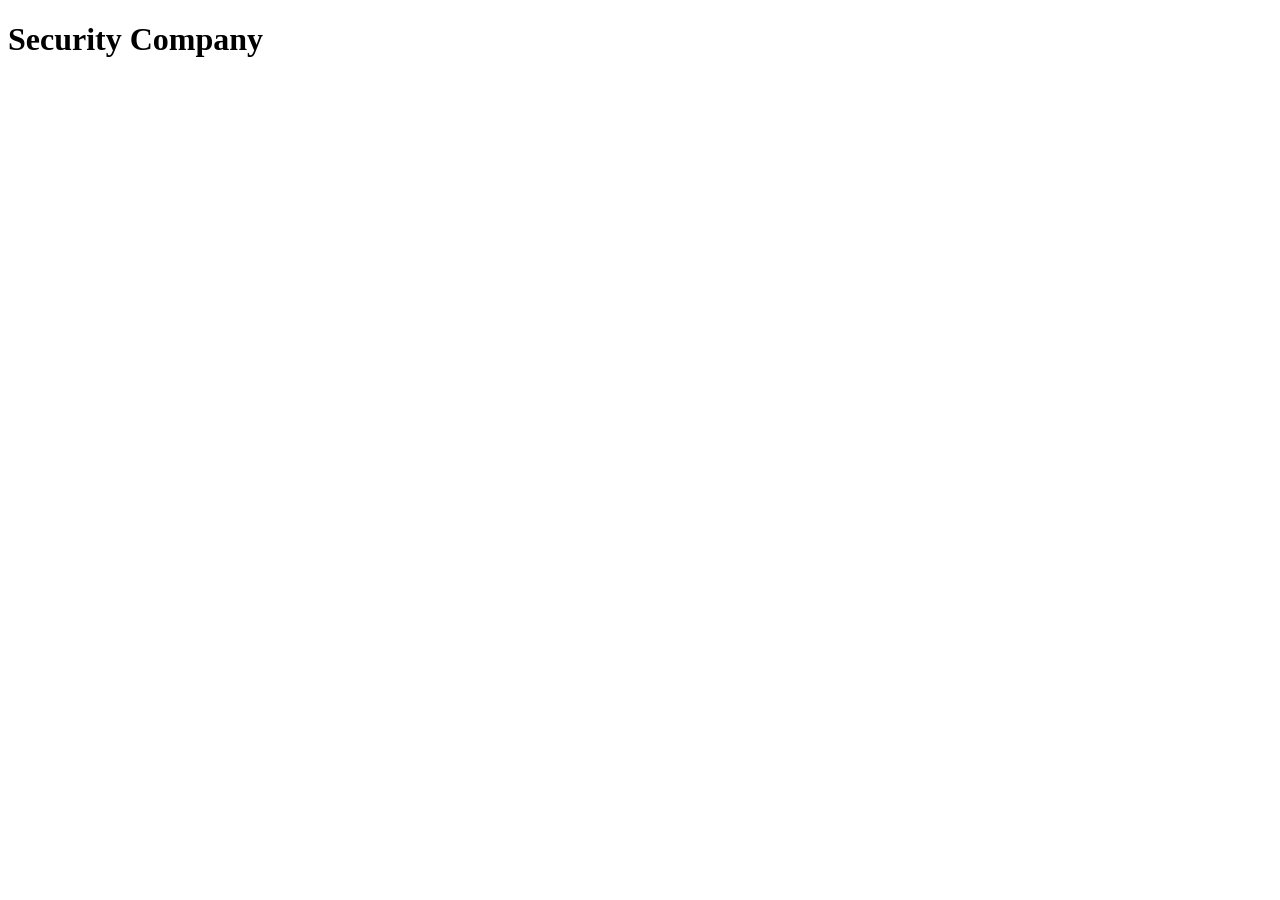
==== index.html @ 796fe357 "Add initial index.html page" ====
<!DOCTYPE html>
<html lang="en">
<head>
  <meta charset="UTF-8">
  <meta name="viewport" content="width=device-width, initial-scale=1.0">
  <title>Security Company</title>
</head>
<body>
  <h1>Security Company</h1>
</body>
</html>
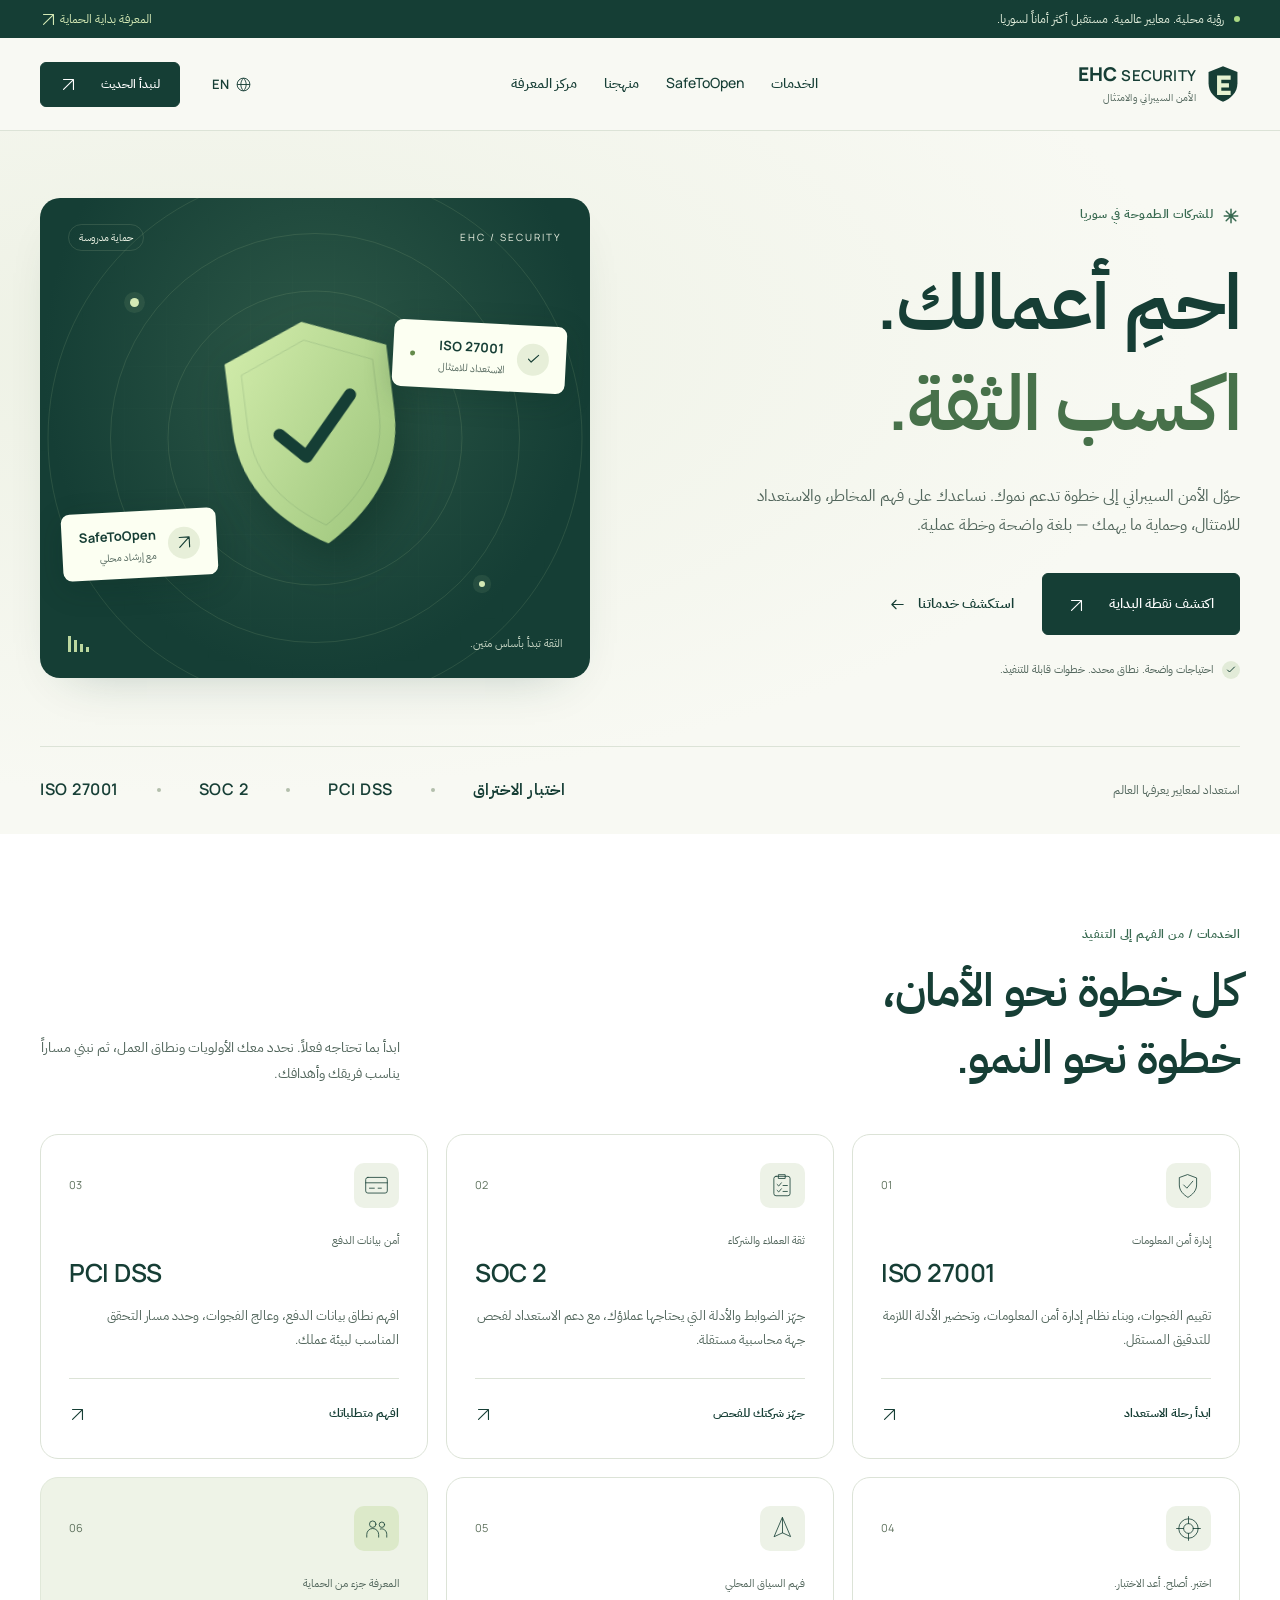
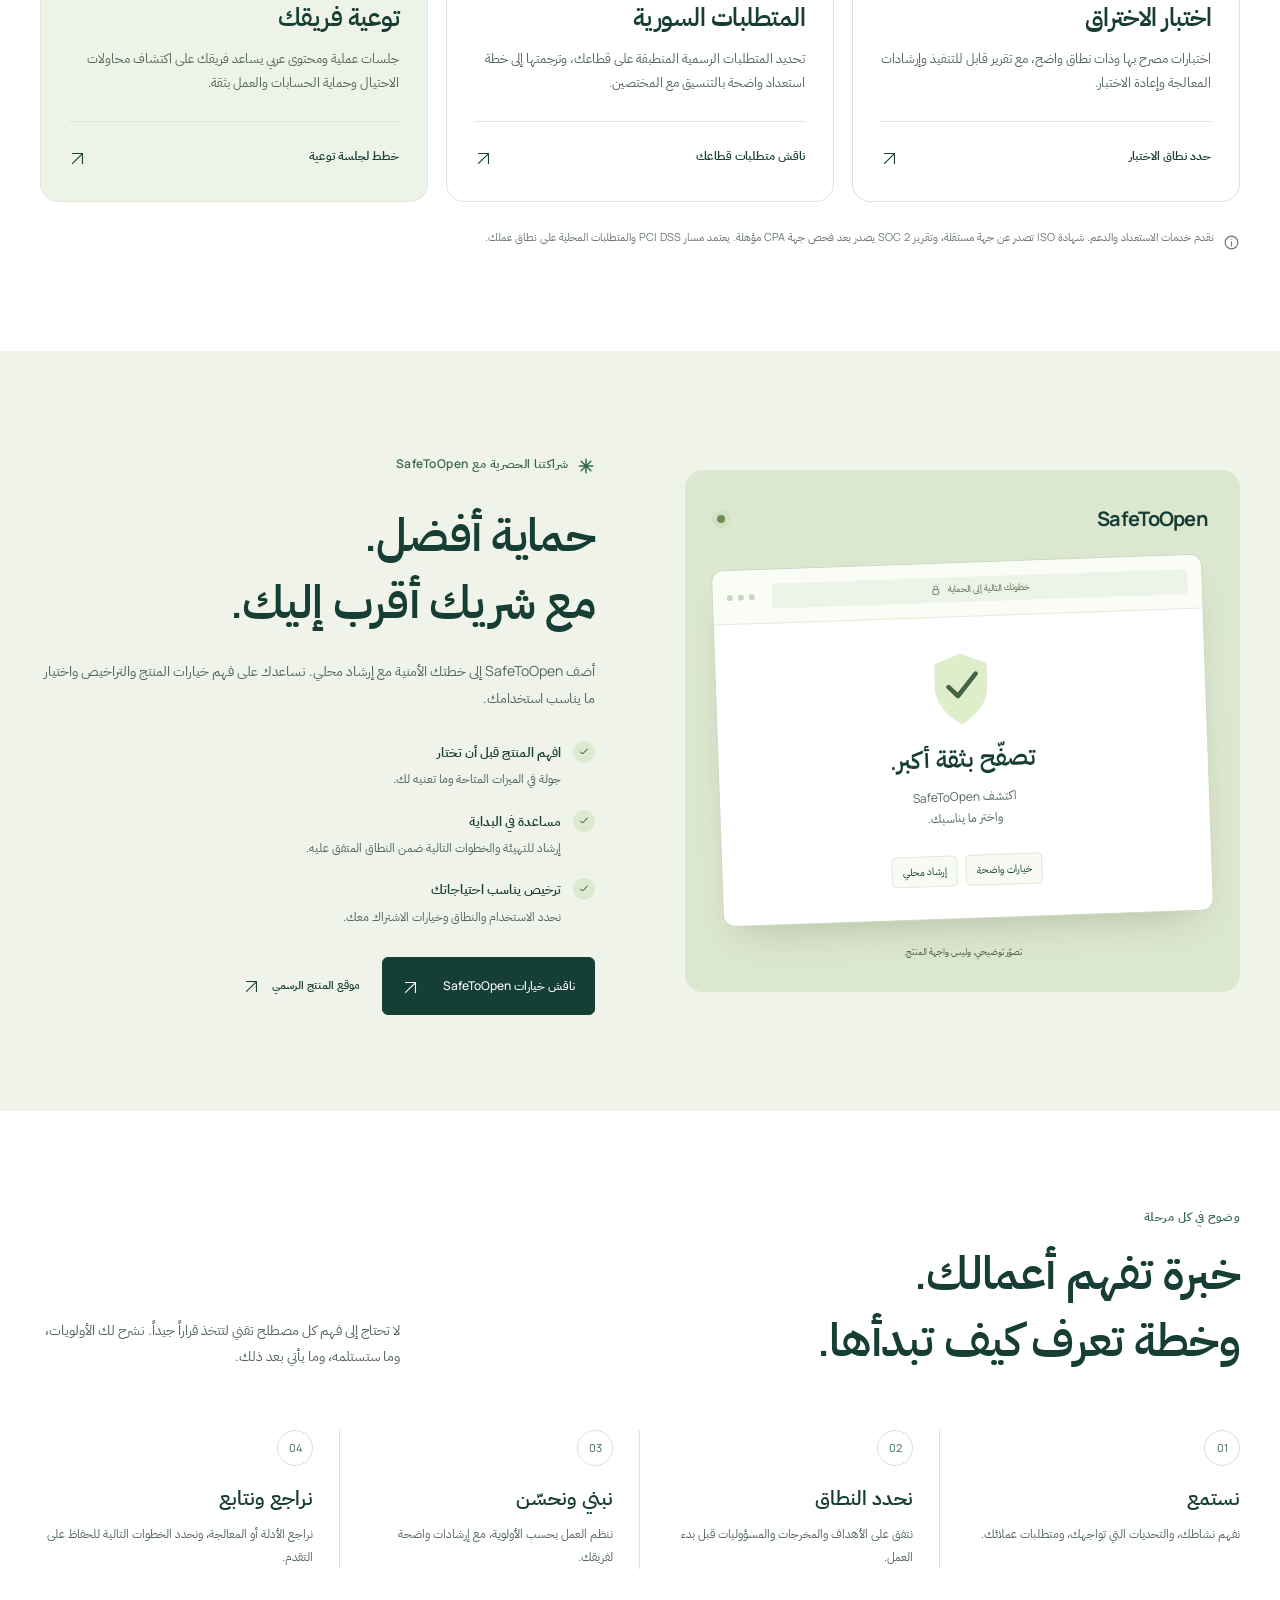
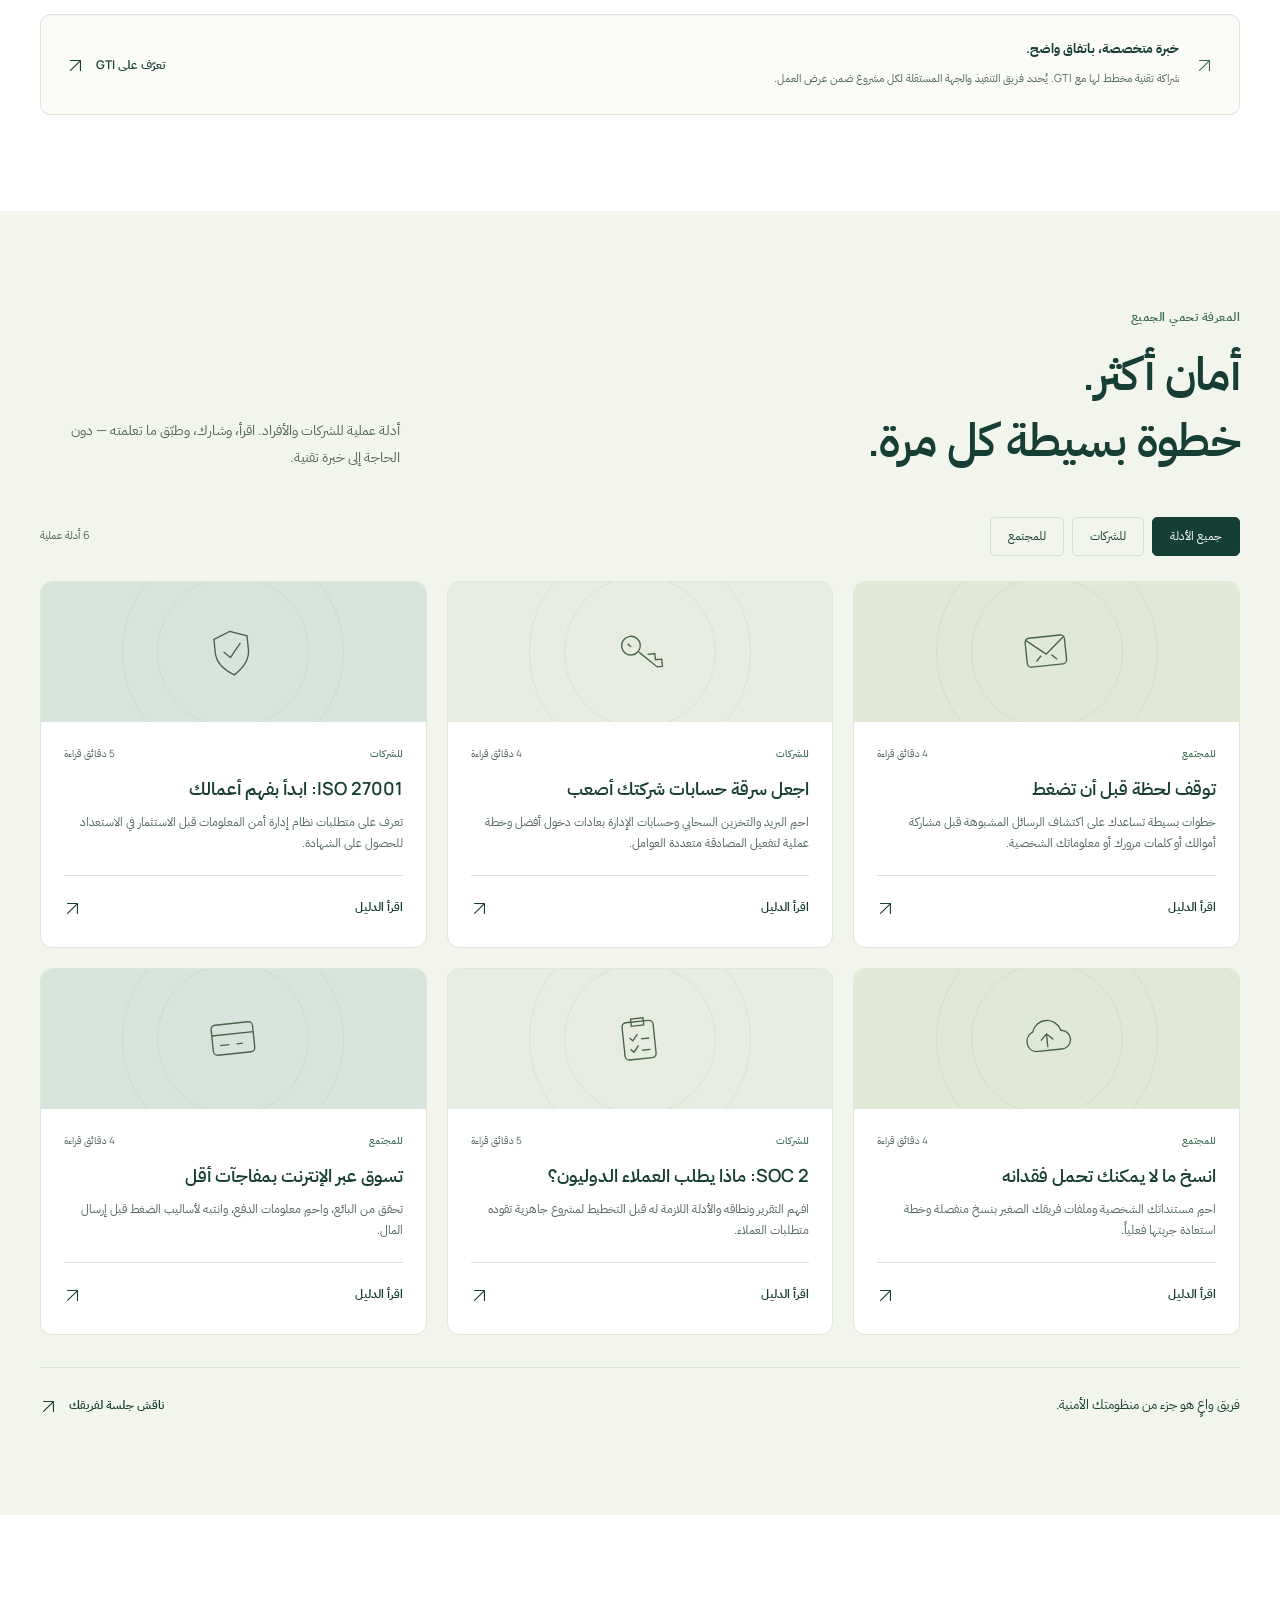
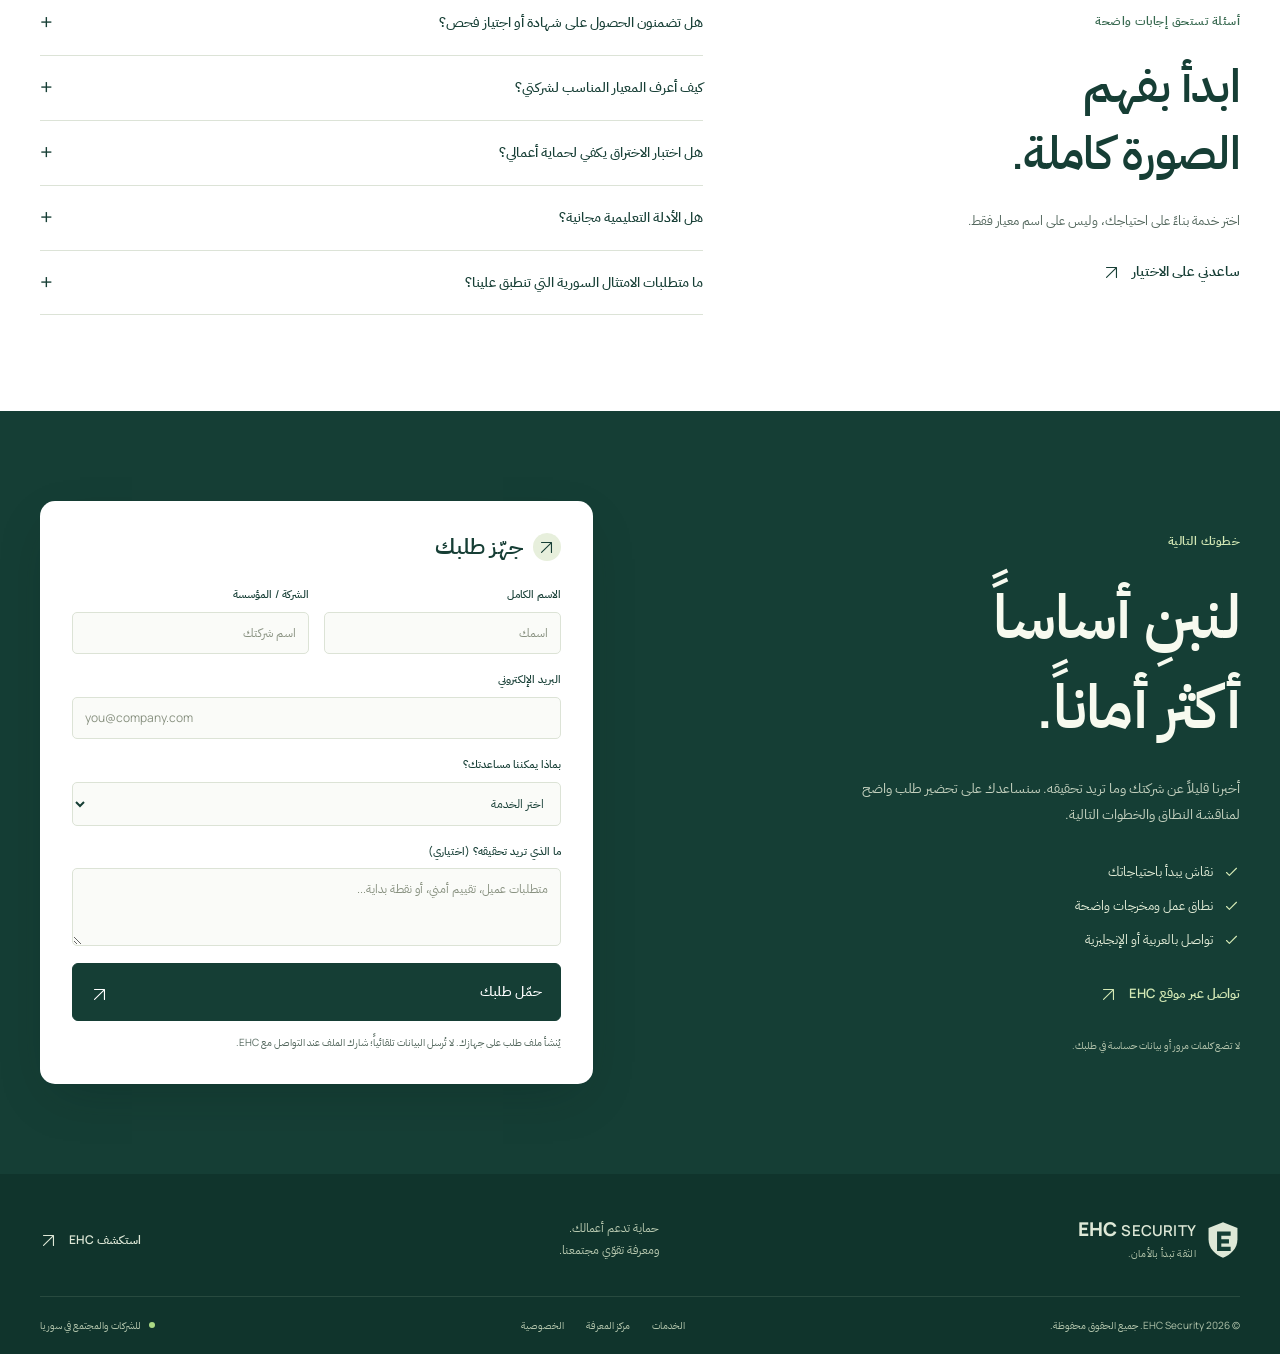
==== commit b069c94e: "Build bilingual EHC Security website and learning hub" ====
--- a/index.html
+++ b/index.html
@@ -1,11 +1,71 @@
 <!DOCTYPE html>
-<html lang="en">
+<html lang="ar" dir="rtl">
 <head>
   <meta charset="UTF-8">
-  <meta name="viewport" content="width=device-width, initial-scale=1.0">
-  <title>Security Company</title>
+  <meta name="viewport" content="width=device-width, initial-scale=1">
+  <meta name="theme-color" content="#153e35">
+  <meta name="description" content="EHC Security: خدمات الأمن السيبراني والاستعداد لمعايير ISO 27001 وSOC 2 وPCI DSS، واختبار الاختراق وSafeToOpen للشركات في سوريا.">
+  <meta property="og:type" content="website">
+  <meta property="og:title" content="EHC Security — احمِ أعمالك. اكسب الثقة.">
+  <meta property="og:description" content="أمن سيبراني واضح، واستعداد للامتثال، ومعرفة تحميك. للشركات والمجتمع في سوريا.">
+  <meta property="og:locale" content="ar_SY">
+  <title>EHC Security — احمِ أعمالك. اكسب الثقة.</title>
+  <link rel="icon" href="assets/favicon.svg" type="image/svg+xml">
+  <link rel="preload" href="assets/fonts/ibm-plex-sans-arabic-arabic-400-normal.woff2" as="font" type="font/woff2" crossorigin>
+  <link rel="stylesheet" href="styles.css">
+  <script type="application/ld+json">{"@context":"https://schema.org","@type":"ProfessionalService","name":"EHC Security","description":"Cybersecurity services and compliance readiness for businesses in Syria.","areaServed":{"@type":"Country","name":"Syria"},"knowsLanguage":["ar","en"],"serviceType":["ISO 27001 readiness","SOC 2 readiness","PCI DSS readiness","Penetration testing","Security awareness"]}</script>
+  <script defer src="site-config.js"></script><script defer src="resources.js"></script><script defer src="app.js"></script>
 </head>
 <body>
-  <h1>Security Company</h1>
+  <a class="skip-link" href="#main" data-i18n="skip">انتقل إلى المحتوى</a>
+  <div class="announcement"><div class="container"><span class="announcement-dot"></span><span data-i18n="announcement">رؤية محلية. معايير عالمية. مستقبل أكثر أماناً لسوريا.</span><a href="#learn" data-i18n="announcementLink">المعرفة بداية الحماية ↗</a></div></div>
+  <header class="header"><div class="container nav-wrap">
+    <a class="brand" href="#" aria-label="EHC Security"><svg class="brand-mark" viewBox="0 0 40 46" aria-hidden="true"><path d="M20 2 37 9v13c0 11-8 18-17 22C11 40 3 33 3 22V9Z" fill="currentColor"/><path d="M13 13h16v5H18v4h9v5H18v4h11v5H13Z" fill="#e6f3d2"/></svg><span><strong dir="ltr">EHC <span>SECURITY</span></strong><small data-i18n="brandSub">الأمن السيبراني والامتثال</small></span></a>
+    <nav id="main-nav" class="main-nav" aria-label="التنقل الرئيسي" data-i18n-aria="navLabel"><a href="#services" data-i18n="navServices">الخدمات</a><a href="#safetoopen" dir="ltr">SafeToOpen</a><a href="#approach" data-i18n="navApproach">منهجنا</a><a href="#learn" data-i18n="navLearn">مركز المعرفة</a></nav>
+    <div class="nav-actions"><button class="language-button" id="language-toggle" type="button" aria-label="Switch to English"><svg viewBox="0 0 24 24" aria-hidden="true"><circle cx="12" cy="12" r="9"/><path d="M3 12h18M12 3c5 5 5 13 0 18-5-5-5-13 0-18Z"/></svg><span>EN</span></button><a class="button button-small nav-contact" href="#contact" data-i18n="navContact">لنبدأ الحديث ↗</a><button class="menu-button" id="menu-toggle" aria-expanded="false" aria-controls="main-nav" aria-label="افتح القائمة" data-i18n-aria="menuOpen"><span></span><span></span></button></div>
+  </div></header>
+  <main id="main">
+    <section class="hero section" aria-labelledby="hero-title"><div class="container hero-grid">
+      <div class="hero-copy"><p class="eyebrow"><span class="tiny-cross" aria-hidden="true">✳</span><span data-i18n="heroEyebrow">للشركات الطموحة في سوريا</span></p><h1 id="hero-title"><span data-i18n="heroTitle1">احمِ أعمالك.</span><br><span class="serif-accent" data-i18n="heroTitle2">اكسب الثقة.</span></h1><p class="hero-description" data-i18n="heroDescription">حوّل الأمن السيبراني إلى خطوة تدعم نموك. نساعدك على فهم المخاطر، والاستعداد للامتثال، وحماية ما يهمك — بلغة واضحة وخطة عملية.</p><div class="hero-actions"><button class="button" type="button" data-open-finder><span data-i18n="heroCta">اكتشف نقطة البداية</span><span aria-hidden="true">↗</span></button><a class="text-link" href="#services"><span data-i18n="heroSecondary">استكشف خدماتنا</span><span class="link-arrow" aria-hidden="true">←</span></a></div><div class="hero-footnote"><span class="small-check" aria-hidden="true">✓</span><span data-i18n="heroFootnote">احتياجات واضحة. نطاق محدد. خطوات قابلة للتنفيذ.</span></div></div>
+      <div class="hero-visual" aria-label="تصوّر للحماية متعددة الطبقات" data-i18n-aria="heroVisualLabel">
+        <div class="visual-topline"><span class="visual-wordmark" dir="ltr">EHC / SECURITY</span><span class="visual-label" data-i18n="visualLabel">حماية مدروسة</span></div>
+        <div class="orbit orbit-one"></div><div class="orbit orbit-two"></div><div class="orbit orbit-three"></div><div class="visual-grid"></div><div class="orbit-point point-one"></div><div class="orbit-point point-two"></div><div class="orbit-point point-three"></div>
+        <svg class="hero-shield" viewBox="0 0 260 310" aria-hidden="true"><defs><linearGradient id="shield-fill" x1="0" y1="0" x2="1" y2="1"><stop stop-color="#d3edac"/><stop offset="1" stop-color="#99c278"/></linearGradient></defs><path d="m130 16 101 41v83c0 75-50 123-101 153C79 263 29 215 29 140V57Z" fill="url(#shield-fill)"/><path d="m130 39 82 34v66c0 63-39 104-82 131-43-27-82-68-82-131V73Z" fill="none" stroke="#173e34" stroke-opacity=".16"/><path d="m86 152 30 31 63-70" fill="none" stroke="#153e35" stroke-width="15" stroke-linecap="round" stroke-linejoin="round"/></svg>
+        <div class="floating-card compliance-card"><span class="card-icon" aria-hidden="true">✓</span><div><strong dir="ltr">ISO 27001</strong><small data-i18n="visualCompliance">الاستعداد للامتثال</small></div><span class="card-dot"></span></div>
+        <div class="floating-card protection-card"><span class="card-icon" aria-hidden="true">↗</span><div><strong dir="ltr">SafeToOpen</strong><small data-i18n="visualProtection">مع إرشاد محلي</small></div></div>
+        <div class="visual-bottomline"><span data-i18n="visualBottom">الثقة تبدأ بأساس متين.</span><span class="mini-bars" aria-hidden="true"><i></i><i></i><i></i><i></i></span></div>
+      </div>
+    </div><div class="container standards-strip"><span data-i18n="standardsLabel">استعداد لمعايير يعرفها العالم</span><div dir="ltr"><strong>ISO 27001</strong><span></span><strong>SOC 2</strong><span></span><strong>PCI DSS</strong><span></span><strong data-i18n="standardsPentest">اختبار الاختراق</strong></div></div></section>
+
+    <section class="section services-section" id="services" aria-labelledby="services-title"><div class="container">
+      <div class="section-heading"><div><p class="eyebrow" data-i18n="servicesEyebrow">الخدمات / من الفهم إلى التنفيذ</p><h2 id="services-title" data-i18n="servicesTitle">كل خطوة نحو الأمان،<br>خطوة نحو النمو.</h2></div><p data-i18n="servicesIntro">ابدأ بما تحتاجه فعلاً. نحدد معك الأولويات ونطاق العمل، ثم نبني مساراً يناسب فريقك وأهدافك.</p></div>
+      <div class="service-grid">
+        <article class="service-card"><div class="service-top"><span class="service-symbol" aria-hidden="true">◎</span><span class="service-number">01</span></div><span class="card-kicker" data-i18n="service1Tag">إدارة أمن المعلومات</span><h3 dir="ltr">ISO 27001</h3><p data-i18n="service1Desc">تقييم الفجوات، وبناء نظام إدارة أمن المعلومات، وتحضير الأدلة اللازمة للتدقيق المستقل.</p><a href="#contact" data-service="iso"><span data-i18n="service1Link">ابدأ رحلة الاستعداد</span><span aria-hidden="true">↗</span></a></article>
+        <article class="service-card"><div class="service-top"><span class="service-symbol" aria-hidden="true">▤</span><span class="service-number">02</span></div><span class="card-kicker" data-i18n="service2Tag">ثقة العملاء والشركاء</span><h3 dir="ltr">SOC 2</h3><p data-i18n="service2Desc">جهّز الضوابط والأدلة التي يحتاجها عملاؤك، مع دعم الاستعداد لفحص جهة محاسبية مستقلة.</p><a href="#contact" data-service="soc"><span data-i18n="service2Link">جهّز شركتك للفحص</span><span aria-hidden="true">↗</span></a></article>
+        <article class="service-card"><div class="service-top"><span class="service-symbol" aria-hidden="true">▱</span><span class="service-number">03</span></div><span class="card-kicker" data-i18n="service3Tag">أمن بيانات الدفع</span><h3 dir="ltr">PCI DSS</h3><p data-i18n="service3Desc">افهم نطاق بيانات الدفع، وعالج الفجوات، وحدد مسار التحقق المناسب لبيئة عملك.</p><a href="#contact" data-service="pci"><span data-i18n="service3Link">افهم متطلباتك</span><span aria-hidden="true">↗</span></a></article>
+        <article class="service-card"><div class="service-top"><span class="service-symbol" aria-hidden="true">⌘</span><span class="service-number">04</span></div><span class="card-kicker" data-i18n="service4Tag">اختبر. أصلح. أعد الاختبار.</span><h3 data-i18n="service4Title">اختبار الاختراق</h3><p data-i18n="service4Desc">اختبارات مصرح بها وذات نطاق واضح، مع تقرير قابل للتنفيذ وإرشادات المعالجة وإعادة الاختبار.</p><a href="#contact" data-service="pentest"><span data-i18n="service4Link">حدد نطاق الاختبار</span><span aria-hidden="true">↗</span></a></article>
+        <article class="service-card"><div class="service-top"><span class="service-symbol" aria-hidden="true">⌁</span><span class="service-number">05</span></div><span class="card-kicker" data-i18n="service5Tag">فهم السياق المحلي</span><h3 data-i18n="service5Title">المتطلبات السورية</h3><p data-i18n="service5Desc">تحديد المتطلبات الرسمية المنطبقة على قطاعك، وترجمتها إلى خطة استعداد واضحة بالتنسيق مع المختصين.</p><a href="#contact" data-service="local"><span data-i18n="service5Link">ناقش متطلبات قطاعك</span><span aria-hidden="true">↗</span></a></article>
+        <article class="service-card service-card-accent"><div class="service-top"><span class="service-symbol" aria-hidden="true">✳</span><span class="service-number">06</span></div><span class="card-kicker" data-i18n="service6Tag">المعرفة جزء من الحماية</span><h3 data-i18n="service6Title">توعية فريقك</h3><p data-i18n="service6Desc">جلسات عملية ومحتوى عربي يساعد فريقك على اكتشاف محاولات الاحتيال وحماية الحسابات والعمل بثقة.</p><a href="#contact" data-service="awareness"><span data-i18n="service6Link">خطط لجلسة توعية</span><span aria-hidden="true">↗</span></a></article>
+      </div><p class="scope-note"><span aria-hidden="true">ⓘ</span><span data-i18n="scopeNote">نقدم خدمات الاستعداد والدعم. شهادة ISO تصدر عن جهة مستقلة، وتقرير SOC 2 يصدر بعد فحص جهة CPA مؤهلة. يعتمد مسار PCI DSS والمتطلبات المحلية على نطاق عملك.</span></p>
+    </div></section>
+
+    <section class="section product-section" id="safetoopen" aria-labelledby="product-title"><div class="container product-grid">
+      <div class="product-art"><div class="product-art-header"><span dir="ltr">SafeToOpen</span><span class="product-art-dot"></span></div><div class="browser-frame"><div class="browser-chrome"><span></span><span></span><span></span><div><svg viewBox="0 0 20 20" aria-hidden="true"><rect x="5" y="8" width="10" height="8" rx="2"/><path d="M7 8V5a3 3 0 0 1 6 0v3"/></svg><span data-i18n="browserAddress">خطوتك التالية إلى الحماية</span></div></div><div class="browser-body"><div class="product-shield" aria-hidden="true"><svg viewBox="0 0 60 70"><path d="m30 4 23 9v20c0 14-10 25-23 33C17 58 7 47 7 33V13Z"/><path d="m19 33 8 8 16-19"/></svg></div><h3 data-i18n="productArtTitle">تصفّح بثقة أكبر.</h3><p data-i18n="productArtDesc">اكتشف SafeToOpen<br>واختر ما يناسبك.</p><div class="browser-pills"><span data-i18n="productPill1">خيارات واضحة</span><span data-i18n="productPill2">إرشاد محلي</span></div></div></div><p class="illustration-note" data-i18n="illustrationNote">تصوّر توضيحي، وليس واجهة المنتج.</p></div>
+      <div class="product-copy"><p class="eyebrow"><span class="tiny-cross" aria-hidden="true">✳</span><span data-i18n="productEyebrow">شراكتنا الحصرية مع SafeToOpen</span></p><h2 id="product-title" data-i18n="productTitle">حماية أفضل.<br>مع شريك أقرب إليك.</h2><p data-i18n="productDescription">أضف SafeToOpen إلى خطتك الأمنية مع إرشاد محلي. نساعدك على فهم خيارات المنتج والتراخيص واختيار ما يناسب استخدامك.</p><ul class="feature-list"><li><span aria-hidden="true">✓</span><div><strong data-i18n="productFeature1">افهم المنتج قبل أن تختار</strong><p data-i18n="productFeature1Desc">جولة في الميزات المتاحة وما تعنيه لك.</p></div></li><li><span aria-hidden="true">✓</span><div><strong data-i18n="productFeature3">مساعدة في البداية</strong><p data-i18n="productFeature3Desc">إرشاد للتهيئة والخطوات التالية ضمن النطاق المتفق عليه.</p></div></li><li><span aria-hidden="true">✓</span><div><strong data-i18n="productFeature2">ترخيص يناسب احتياجاتك</strong><p data-i18n="productFeature2Desc">نحدد الاستخدام والنطاق وخيارات الاشتراك معك.</p></div></li></ul><div class="product-actions"><a class="button" href="#contact" data-service="safetoopen"><span data-i18n="productCta">ناقش خيارات SafeToOpen</span><span aria-hidden="true">↗</span></a><a class="text-link" href="https://safetoopen.com/en/" target="_blank" rel="noopener noreferrer"><span data-i18n="productOfficial">موقع المنتج الرسمي</span><span aria-hidden="true">↗</span></a></div></div>
+    </div></section>
+
+    <section class="section approach-section" id="approach" aria-labelledby="approach-title"><div class="container"><div class="section-heading"><div><p class="eyebrow" data-i18n="approachEyebrow">وضوح في كل مرحلة</p><h2 id="approach-title" data-i18n="approachTitle">خبرة تفهم أعمالك.<br>وخطة تعرف كيف تبدأها.</h2></div><p data-i18n="approachIntro">لا تحتاج إلى فهم كل مصطلح تقني لتتخذ قراراً جيداً. نشرح لك الأولويات، وما ستستلمه، وما يأتي بعد ذلك.</p></div><div class="process-grid"><article><span class="process-number">01</span><h3 data-i18n="step1Title">نستمع</h3><p data-i18n="step1Desc">نفهم نشاطك، والتحديات التي تواجهك، ومتطلبات عملائك.</p></article><article><span class="process-number">02</span><h3 data-i18n="step2Title">نحدد النطاق</h3><p data-i18n="step2Desc">نتفق على الأهداف والمخرجات والمسؤوليات قبل بدء العمل.</p></article><article><span class="process-number">03</span><h3 data-i18n="step3Title">نبني ونحسّن</h3><p data-i18n="step3Desc">ننظم العمل بحسب الأولوية، مع إرشادات واضحة لفريقك.</p></article><article><span class="process-number">04</span><h3 data-i18n="step4Title">نراجع ونتابع</h3><p data-i18n="step4Desc">نراجع الأدلة أو المعالجة، ونحدد الخطوات التالية للحفاظ على التقدم.</p></article></div><div class="partner-note"><div><span class="partner-note-icon" aria-hidden="true">↗</span><p><strong data-i18n="partnerTitle">خبرة متخصصة، باتفاق واضح.</strong><span data-i18n="partnerDesc">شراكة تقنية مخطط لها مع GTI. يُحدد فريق التنفيذ والجهة المستقلة لكل مشروع ضمن عرض العمل.</span></p></div><a class="text-link" href="https://gtisec.com/" target="_blank" rel="noopener noreferrer"><span data-i18n="partnerLink">تعرّف على GTI</span><span aria-hidden="true">↗</span></a></div></div></section>
+
+    <section class="section learn-section" id="learn" aria-labelledby="learn-title"><div class="container"><div class="section-heading"><div><p class="eyebrow" data-i18n="learnEyebrow">المعرفة تحمي الجميع</p><h2 id="learn-title" data-i18n="learnTitle">أمان أكثر.<br>خطوة بسيطة كل مرة.</h2></div><p data-i18n="learnIntro">أدلة عملية للشركات والأفراد. اقرأ، وشارك، وطبّق ما تعلمته — دون الحاجة إلى خبرة تقنية.</p></div><div class="resource-toolbar"><div class="resource-filters" aria-label="تصفية الأدلة" data-i18n-aria="filterLabel"><button class="filter-button active" type="button" data-filter="all" aria-pressed="true" data-i18n="filterAll">جميع الأدلة</button><button class="filter-button" type="button" data-filter="business" aria-pressed="false" data-i18n="filterBusiness">للشركات</button><button class="filter-button" type="button" data-filter="community" aria-pressed="false" data-i18n="filterCommunity">للمجتمع</button></div><span class="resource-count" id="resource-count" aria-live="polite"></span></div><div class="resource-grid" id="resource-grid"></div><noscript><p>فعّل JavaScript لقراءة الأدلة التفاعلية. Enable JavaScript to read the interactive guides.</p></noscript><div class="learn-bottom"><span data-i18n="learnBottom">فريق واعٍ هو جزء من منظومتك الأمنية.</span><a class="text-link" href="#contact" data-service="awareness"><span data-i18n="learnWorkshop">ناقش جلسة لفريقك</span><span aria-hidden="true">↗</span></a></div></div></section>
+
+    <section class="section faq-section" aria-labelledby="faq-title"><div class="container faq-grid"><div><p class="eyebrow" data-i18n="faqEyebrow">أسئلة تستحق إجابات واضحة</p><h2 id="faq-title" data-i18n="faqTitle">ابدأ بفهم<br>الصورة كاملة.</h2><p class="faq-intro" data-i18n="faqIntro">اختر خدمة بناءً على احتياجك، وليس على اسم معيار فقط.</p><button class="text-link" type="button" data-open-finder><span data-i18n="faqFinder">ساعدني على الاختيار</span><span aria-hidden="true">↗</span></button></div><div class="faq-list"><details><summary data-i18n="faq1Q">هل تضمنون الحصول على شهادة أو اجتياز فحص؟</summary><p data-i18n="faq1A">لا. نقدم الاستعداد والدعم وتحسين الضوابط. تصدر شهادة ISO عن جهة مستقلة، ويصدر تقرير SOC 2 بعد فحص جهة CPA مؤهلة. تعتمد النتائج على تنفيذ الضوابط وتقييم الجهة المستقلة.</p></details><details><summary data-i18n="faq2Q">كيف أعرف المعيار المناسب لشركتي؟</summary><p data-i18n="faq2A">نبدأ بمتطلبات عملائك وقطاعك ونوع البيانات. قد يناسبك ISO 27001 لنظام إدارة شامل، أو SOC 2 لمتطلبات عملاء خدمات تقنية، أو PCI DSS عندما تدخل بيانات الدفع في النطاق. ليس كل معيار مطلوباً لكل شركة.</p></details><details><summary data-i18n="faq3Q">هل اختبار الاختراق يكفي لحماية أعمالي؟</summary><p data-i18n="faq3A">يكشف الاختبار نقاط ضعف ضمن نطاق وزمن محددين. الحماية المستمرة تحتاج أيضاً إلى المعالجة والتحديثات وإدارة الحسابات والنسخ الاحتياطية والتوعية. نتفق على النطاق والتصريح قبل البدء.</p></details><details><summary data-i18n="faq4Q">هل الأدلة التعليمية مجانية؟</summary><p data-i18n="faq4A">نعم. أدلة مركز المعرفة متاحة للجميع. أما الجلسات الخاصة بالشركات وخدمات التقييم والتنفيذ، فتُحدد ضمن عرض عمل منفصل.</p></details><details><summary data-i18n="faq5Q">ما متطلبات الامتثال السورية التي تنطبق علينا؟</summary><p data-i18n="faq5A">تختلف المتطلبات بحسب القطاع والنشاط والجهة المختصة. نحدد النصوص الرسمية الحالية ونطاق انطباقها بالتنسيق مع المختصين. لا نفترض وجود معيار موحد أو موافقة رسمية لكل الشركات.</p></details></div></div></section>
+
+    <section class="section contact-section" id="contact" aria-labelledby="contact-title"><div class="container contact-grid"><div class="contact-copy"><p class="eyebrow" data-i18n="contactEyebrow">خطوتك التالية</p><h2 id="contact-title" data-i18n="contactTitle">لنبنِ أساساً<br>أكثر أماناً.</h2><p data-i18n="contactIntro">أخبرنا قليلاً عن شركتك وما تريد تحقيقه. سنساعدك على تحضير طلب واضح لمناقشة النطاق والخطوات التالية.</p><div class="contact-points"><p><span aria-hidden="true">✓</span><span data-i18n="contactPoint1">نقاش يبدأ باحتياجاتك</span></p><p><span aria-hidden="true">✓</span><span data-i18n="contactPoint2">نطاق عمل ومخرجات واضحة</span></p><p><span aria-hidden="true">✓</span><span data-i18n="contactPoint3">تواصل بالعربية أو الإنجليزية</span></p></div><a class="contact-direct text-link" id="contact-direct" href="https://ehcmed.com" target="_blank" rel="noopener noreferrer"><span data-i18n="contactEhc">تواصل عبر موقع EHC</span><span aria-hidden="true">↗</span></a><p class="contact-privacy" data-i18n="contactPrivacy">لا تضع كلمات مرور أو بيانات حساسة في طلبك.</p></div><form id="enquiry-form" class="enquiry-form"><div class="form-header"><span class="form-step" aria-hidden="true">↗</span><h3 data-i18n="formTitle">جهّز طلبك</h3></div><div class="form-row"><div class="field"><label for="full-name" data-i18n="formName">الاسم الكامل</label><input id="full-name" name="name" autocomplete="name" maxlength="120" required placeholder="اسمك" data-i18n-placeholder="namePlaceholder"></div><div class="field"><label for="company" data-i18n="formCompany">الشركة / المؤسسة</label><input id="company" name="company" autocomplete="organization" maxlength="160" required placeholder="اسم شركتك" data-i18n-placeholder="companyPlaceholder"></div></div><div class="field"><label for="email" data-i18n="formEmail">البريد الإلكتروني</label><input id="email" name="email" type="email" autocomplete="email" maxlength="254" required placeholder="you@company.com" dir="ltr"></div><div class="field"><label for="service" data-i18n="formService">بماذا يمكننا مساعدتك؟</label><select id="service" name="service" required><option value="" data-i18n="servicePlaceholder">اختر الخدمة</option><option value="iso">ISO 27001</option><option value="soc">SOC 2</option><option value="pci">PCI DSS</option><option value="pentest" data-i18n="service4Title">اختبار الاختراق</option><option value="safetoopen">SafeToOpen</option><option value="local" data-i18n="service5Title">المتطلبات السورية</option><option value="awareness" data-i18n="service6Title">توعية فريقك</option><option value="unsure" data-i18n="serviceUnsure">أحتاج إلى مساعدة في الاختيار</option></select></div><div class="field"><label for="message" data-i18n="formMessage">ما الذي تريد تحقيقه؟ (اختياري)</label><textarea id="message" name="message" rows="3" maxlength="2000" placeholder="متطلبات عميل، تقييم أمني، أو نقطة بداية..." data-i18n-placeholder="messagePlaceholder"></textarea></div><button class="button form-submit" type="submit"><span id="form-submit-label" data-i18n="formDownload">حمّل طلبك</span><span aria-hidden="true">↗</span></button><p class="form-note" id="form-note" data-i18n="formNoteDownload">يُنشأ ملف طلب على جهازك. لا تُرسل البيانات تلقائياً؛ شارك الملف عند التواصل مع EHC.</p><div class="form-result" id="form-result" role="status" hidden></div></form></div></section>
+  </main>
+  <footer class="footer"><div class="container"><div class="footer-top"><a class="brand" href="#" aria-label="EHC Security"><svg class="brand-mark" viewBox="0 0 40 46" aria-hidden="true"><path d="M20 2 37 9v13c0 11-8 18-17 22C11 40 3 33 3 22V9Z" fill="currentColor"/><path d="M13 13h16v5H18v4h9v5H18v4h11v5H13Z" fill="#153e35"/></svg><span><strong dir="ltr">EHC <span>SECURITY</span></strong><small data-i18n="footerTagline">الثقة تبدأ بالأمان.</small></span></a><p data-i18n="footerMission">حماية تدعم أعمالك.<br>ومعرفة تقوّي مجتمعنا.</p><a class="text-link" href="https://ehcmed.com" target="_blank" rel="noopener noreferrer"><span data-i18n="footerEhc">استكشف EHC</span><span aria-hidden="true">↗</span></a></div><div class="footer-bottom"><span>© <span id="year">2026</span> <span dir="ltr">EHC Security</span><span data-i18n="footerRights">. جميع الحقوق محفوظة.</span></span><div><a href="#services" data-i18n="navServices">الخدمات</a><a href="#learn" data-i18n="navLearn">مركز المعرفة</a><button id="privacy-button" type="button" data-i18n="privacyLink">الخصوصية</button></div><span class="footer-location"><span class="announcement-dot"></span><span data-i18n="footerLocation">للشركات والمجتمع في سوريا</span></span></div></div></footer>
+  <dialog id="resource-dialog" class="content-dialog" aria-labelledby="resource-dialog-title"><button class="dialog-close" type="button" data-close-dialog aria-label="إغلاق" data-i18n-aria="close">×</button><div id="resource-dialog-content"></div></dialog>
+  <dialog id="finder-dialog" class="finder-dialog" aria-labelledby="finder-title"><button class="dialog-close" type="button" data-close-dialog aria-label="إغلاق" data-i18n-aria="close">×</button><p class="eyebrow" data-i18n="finderEyebrow">خطوة أولى في أقل من دقيقة</p><h2 id="finder-title" data-i18n="finderTitle">ما البداية الأنسب لك؟</h2><p class="finder-intro" data-i18n="finderIntro">إرشاد أولي لاختيار الخدمة، وليس تقييماً أمنياً أو قانونياً.</p><div class="finder-progress" aria-hidden="true"><span></span><span></span><span></span></div><div id="finder-content"></div></dialog>
+  <dialog id="privacy-dialog" class="content-dialog" aria-labelledby="privacy-title"><button class="dialog-close" type="button" data-close-dialog aria-label="إغلاق" data-i18n-aria="close">×</button><p class="eyebrow" data-i18n="privacyEyebrow">بياناتك على هذا الموقع</p><h2 id="privacy-title" data-i18n="privacyTitle">خصوصية واضحة.</h2><p data-i18n="privacyBody1">لا يتضمن هذا الموقع أدوات تحليل أو ملفات تتبع إعلانية. نحفظ اختيار اللغة في متصفحك فقط، ويمكنك مسحه من إعدادات المتصفح.</p><p id="privacy-enquiry" data-i18n="privacyBody2">بيانات نموذج الطلب لا تُرسل إلى خادم. تُستخدم داخل متصفحك لإنشاء ملف قابل للتنزيل. إذا شاركته مع EHC، فستكون البيانات ضمن الرسالة التي تختار إرسالها.</p><p data-i18n="privacyBody3">عند زيارة مواقع EHC أو شركائنا أو المصادر الخارجية، تنطبق سياسات تلك المواقع. لا تدخل كلمات مرور أو بيانات حساسة في النموذج.</p></dialog>
+  <noscript><div class="noscript-banner">بعض الميزات تتطلب JavaScript. يمكنك التواصل عبر <a href="https://ehcmed.com">EHC</a>. Some features require JavaScript; contact us through EHC.</div></noscript>
 </body>
 </html>
--- a/styles.css
+++ b/styles.css
@@ -0,0 +1,172 @@
+@font-face{font-family:Plex Arabic;src:url('assets/fonts/ibm-plex-sans-arabic-arabic-400-normal.woff2') format('woff2');font-weight:400;font-display:swap}
+@font-face{font-family:Plex Arabic;src:url('assets/fonts/ibm-plex-sans-arabic-arabic-500-normal.woff2') format('woff2');font-weight:500;font-display:swap}
+@font-face{font-family:Plex Arabic;src:url('assets/fonts/ibm-plex-sans-arabic-arabic-600-normal.woff2') format('woff2');font-weight:600;font-display:swap}
+@font-face{font-family:Plex Arabic;src:url('assets/fonts/ibm-plex-sans-arabic-arabic-700-normal.woff2') format('woff2');font-weight:700;font-display:swap}
+@font-face{font-family:Manrope;src:url('assets/fonts/manrope-latin-wght-normal.woff2') format('woff2');font-weight:200 800;font-display:swap}
+:root{--ink:#163e35;--forest:#153e35;--green:#386950;--muted:#53675d;--lime:#d4e9b5;--paper:#f8f9f3;--line:#dce3d7;--font:Manrope,'Plex Arabic',sans-serif;--radius:18px}
+*{box-sizing:border-box}
+html{scroll-behavior:smooth;scroll-padding-top:104px}
+body{margin:0;background:var(--paper);color:var(--ink);font-family:var(--font);font-size:16px;line-height:1.7;-webkit-font-smoothing:antialiased}
+html[lang=ar]{--font:'Plex Arabic',Manrope,sans-serif}
+a{color:inherit;text-decoration:none}
+button,input,select,textarea{font:inherit}
+button,a,input,select,textarea{-webkit-tap-highlight-color:transparent}
+button{cursor:pointer}
+button{color:inherit}
+button:disabled{opacity:.5;cursor:not-allowed}
+button:focus-visible,a:focus-visible,input:focus-visible,select:focus-visible,textarea:focus-visible,summary:focus-visible{outline:3px solid #7c9952;outline-offset:5px}
+::selection{background:var(--lime);color:var(--forest)}
+.container{width:min(1200px,calc(100% - 80px));margin-inline:auto}
+.section{padding:96px 0;scroll-margin-top:20px}
+h1,h2,h3,p{margin:0}
+h1,h2,h3{line-height:1.22;font-weight:600}
+h2{font-size:clamp(32px,3.6vw,48px);letter-spacing:-1.5px}
+html[lang=ar] h2{line-height:1.45;letter-spacing:-.7px}
+p{color:var(--muted)}
+svg{display:block}
+.ui-glyph{display:inline-block;width:17px;height:17px;vertical-align:middle;fill:none;stroke:currentColor;stroke-width:1.6;stroke-linecap:round;stroke-linejoin:round;flex-shrink:0}
+.tiny-cross .ui-glyph{width:18px;height:18px;stroke-width:2}
+.small-check .ui-glyph,.feature-list li>span .ui-glyph{width:12px;height:12px;stroke-width:2}
+.service-symbol svg{width:27px;height:27px;fill:none;stroke:currentColor;stroke-width:1.5;stroke-linejoin:round;stroke-linecap:round}
+.full-guide-link{display:inline-block;font-size:12px;text-decoration:underline;text-underline-offset:4px;margin-top:14px;margin-inline-end:20px}
+.resource-card h3 a:hover{text-decoration:underline;text-underline-offset:4px}
+.skip-link{position:fixed;top:-100px;inset-inline-start:20px;background:white;padding:12px 20px;z-index:100}
+.skip-link:focus{top:12px}
+.announcement{background:var(--forest);color:#e1eddb;font-size:12px;min-height:38px;display:flex;align-items:center}
+.announcement .container{display:flex;align-items:center;gap:10px}
+.announcement a{margin-inline-start:auto;color:var(--lime)}
+.announcement-dot{width:6px;height:6px;flex-shrink:0;border-radius:50%;background:#abd984;display:inline-block}
+.header{position:sticky;top:0;background:rgba(248,249,243,.96);backdrop-filter:blur(16px);z-index:20;border-bottom:1px solid var(--line)}
+.nav-wrap{height:92px;display:flex;align-items:center;justify-content:space-between;gap:28px}
+.brand{display:flex;align-items:center;gap:10px;flex-shrink:0}
+.brand-mark{width:34px;height:40px}
+.brand strong{display:block;line-height:1.3;font-family:Manrope,sans-serif;font-weight:800;font-size:19px;letter-spacing:.2px}
+.brand strong span{font-size:15px;font-weight:600}
+.brand small{display:block;font-size:10px;color:var(--muted);margin-top:3px;letter-spacing:.3px}
+.main-nav{display:flex;align-items:center;gap:27px;font-size:14px;font-weight:500}
+.main-nav a{position:relative;padding:9px 0}
+.main-nav a::after{content:'';height:1px;position:absolute;inset-inline:0;bottom:3px;background:var(--green);transform:scaleX(0);transition:transform .2s}
+.main-nav a:hover::after{transform:scaleX(1)}
+.nav-actions{display:flex;align-items:center;gap:24px}
+.language-button{display:flex;align-items:center;gap:6px;font-family:Manrope,'Plex Arabic',sans-serif;font-size:13px;font-weight:600;border:0;background:none;padding:8px 0;min-width:48px}
+.language-button svg{width:17px;height:17px;fill:none;stroke:currentColor;stroke-width:1.3}
+.button{display:inline-flex;justify-content:center;align-items:center;gap:24px;border:1px solid var(--forest);border-radius:6px;padding:16px 25px;background:var(--forest);color:#fff;font-size:14px;line-height:1.4;font-weight:500;transition:background .2s,transform .2s}
+.button:hover{background:#255846;transform:translateY(-2px)}
+.button-small{padding:13px 19px;font-size:12px}
+.button>span:last-child:not(:first-child){font-size:20px}
+.text-link{display:inline-flex;align-items:center;gap:12px;background:none;border:0;padding:0;font-size:14px;font-weight:600;line-height:1.5}
+.text-link:hover{text-decoration:underline;text-underline-offset:5px}
+.text-link>span:last-child{font-size:19px}
+html[dir=ltr] .link-arrow{transform:rotate(180deg)}
+.menu-button{display:none;width:40px;height:40px;background:none;border:1px solid var(--line);border-radius:6px;padding:10px}
+.menu-button span{display:block;height:1.5px;background:var(--ink);margin:5px 0}
+.hero{padding-top:66px;padding-bottom:0;background:radial-gradient(ellipse at 15% 30%,#edf1e4,transparent 65%)}
+.hero-grid{display:grid;grid-template-columns:1.05fr 1fr;gap:72px;align-items:center}
+.eyebrow{display:flex;align-items:center;gap:9px;color:var(--green);font-size:12px;font-weight:600;letter-spacing:.5px;margin-bottom:22px}
+.tiny-cross{font-size:20px;color:var(--green)}
+h1{font-size:clamp(48px,5.3vw,76px);letter-spacing:-3.5px;line-height:1.15;margin-bottom:26px}
+html[lang=ar] h1{font-size:clamp(52px,6vw,82px);line-height:1.32;letter-spacing:-1.8px}
+.serif-accent{color:#47714a}
+html[lang=en] .serif-accent{font-family:Georgia,serif;font-style:italic;font-weight:400}
+.hero-description{font-size:16px;max-width:490px;line-height:1.85}
+.hero-actions{display:flex;align-items:center;gap:28px;margin-top:32px}
+.hero-footnote{font-size:11px;color:var(--muted);display:flex;align-items:center;gap:9px;margin-top:26px}
+.small-check{display:flex;align-items:center;justify-content:center;width:18px;height:18px;border-radius:50%;background:#e2ebd8;color:var(--forest)}
+.hero-visual{height:480px;position:relative;background:radial-gradient(ellipse at 50% 35%,#2d5847,var(--forest) 70%);border-radius:20px;overflow:hidden;isolation:isolate;color:#edf3e5;box-shadow:0 20px 50px -30px #153e354d}
+.visual-topline,.visual-bottomline{position:absolute;inset-inline:28px;display:flex;justify-content:space-between;align-items:center;z-index:3;font-size:11px}
+.visual-topline{top:26px}.visual-bottomline{bottom:25px;color:#c6d5c4}
+.visual-wordmark{font-family:Manrope,sans-serif;letter-spacing:2px;font-size:10px}
+.visual-label{border:1px solid #6d8c704f;border-radius:20px;padding:4px 10px;font-size:10px}
+.visual-grid{position:absolute;inset:0;background-image:linear-gradient(#d4e9b508 1px,transparent 1px),linear-gradient(90deg,#d4e9b508 1px,transparent 1px);background-size:42px 42px;mask-image:radial-gradient(ellipse,black,transparent 75%);z-index:-1}
+.orbit{position:absolute;top:50%;left:50%;border:1px solid #adc89125;border-radius:50%;transform:translate(-50%,-50%);z-index:-1}
+.orbit-one{width:295px;height:295px}.orbit-two{width:410px;height:410px}.orbit-three{width:535px;height:535px}
+.hero-shield{width:210px;height:250px;position:absolute;left:50%;top:49%;transform:translate(-50%,-50%) rotate(-7deg);filter:drop-shadow(10px 20px 22px #09281e77)}
+.orbit-point{position:absolute;z-index:1;border-radius:50%;width:9px;height:9px;background:var(--lime);box-shadow:0 0 0 6px #d4e9b514}
+.point-one{top:100px;left:90px}.point-two{bottom:91px;right:105px;width:6px;height:6px}.point-three{top:166px;right:35px;width:5px;height:5px;background:#88ab82}
+.floating-card{position:absolute;background:#fcfff2;color:var(--ink);display:flex;align-items:center;gap:12px;border-radius:9px;padding:13px 17px;box-shadow:0 8px 30px #09281e33;z-index:2}
+.floating-card strong{font-size:13px;display:block;font-family:Manrope,sans-serif;font-weight:700}
+.floating-card small{font-size:10px;display:block;color:var(--muted);margin-top:2px}
+.compliance-card{inset-inline-start:24px;top:125px;transform:rotate(3deg)}
+.protection-card{inset-inline-end:22px;bottom:100px;transform:rotate(-3deg)}
+.card-icon{width:32px;height:32px;display:flex;align-items:center;justify-content:center;border-radius:50%;background:#e7efd9;font-family:Manrope,sans-serif;font-size:20px}
+.card-dot{width:5px;height:5px;background:#648b4b;border-radius:50%;margin-inline-start:12px}
+.mini-bars{display:flex;align-items:end;gap:3px;height:16px}.mini-bars i{display:block;width:3px;background:#bcd79f}.mini-bars i:nth-child(1){height:5px}.mini-bars i:nth-child(2){height:8px}.mini-bars i:nth-child(3){height:12px}.mini-bars i:nth-child(4){height:16px}
+.standards-strip{margin-top:66px;padding-block:30px;display:flex;align-items:center;justify-content:space-between;border-top:1px solid var(--line);gap:30px}
+.standards-strip>span{font-size:12px;color:var(--muted)}
+.standards-strip>div{display:flex;align-items:center;justify-content:space-between;gap:38px}.standards-strip strong{font-size:16px;font-weight:600;letter-spacing:.5px}.standards-strip div>span{width:4px;height:4px;background:#b3bfac;border-radius:50%}
+.services-section{background:#fff;padding-top:90px}
+.section-heading{display:flex;justify-content:space-between;align-items:end;gap:60px;margin-bottom:42px}
+.section-heading>div{flex:1}.section-heading>p{width:360px;max-width:42%;font-size:14px;line-height:1.9;padding-bottom:4px}
+.section-heading .eyebrow{margin-bottom:14px}
+.service-grid{display:grid;grid-template-columns:repeat(3,1fr);gap:18px}
+.service-card{padding:28px;border:1px solid var(--line);border-radius:var(--radius);display:flex;flex-direction:column;transition:border-color .2s,transform .2s;background:white}
+.service-card:hover{border-color:#8fa886;transform:translateY(-4px)}
+.service-top{display:flex;justify-content:space-between;align-items:center;margin-bottom:24px}
+.service-symbol{width:45px;height:45px;border-radius:10px;background:#edf2e7;display:grid;place-items:center;font-size:26px;line-height:1;font-family:Manrope,sans-serif}
+.service-number{font-family:Manrope,sans-serif;font-size:11px;color:#5f725e}
+.card-kicker{font-size:11px;color:var(--muted);margin-bottom:9px}
+.service-card h3{font-size:25px;letter-spacing:-.5px;margin-bottom:14px;text-align:inherit}
+.service-card p{font-size:13px;line-height:1.85;margin-bottom:26px;flex:1}
+.service-card>a{display:flex;align-items:center;justify-content:space-between;font-size:12px;font-weight:600;border-top:1px solid var(--line);padding-top:17px}
+.service-card>a>span:last-child{font-size:20px}
+.service-card-accent{background:#eef3e7;border-color:#e0e8d9}.service-card-accent .service-symbol{background:#dce9c9}
+.scope-note{font-size:11px;display:flex;align-items:start;gap:9px;margin-top:26px;color:#6b796f;max-width:960px;line-height:1.8}
+.scope-note>span:first-child{font-size:15px}
+.product-section{background:#eff3e9}
+.product-grid{display:grid;grid-template-columns:1fr 1fr;gap:90px;align-items:center}
+.product-art{background:#dce7cf;border-radius:18px;padding:32px;position:relative}
+.product-art-header{display:flex;justify-content:space-between;align-items:center;margin-bottom:26px;font-family:Manrope,sans-serif;font-size:20px;font-weight:700;letter-spacing:-.7px}
+.product-art-dot{width:8px;height:8px;border-radius:50%;background:#6c8f50;box-shadow:0 0 0 5px #6c8f5015}
+.browser-frame{background:#fff;border-radius:12px;overflow:hidden;border:1px solid #cbd9be;box-shadow:0 20px 40px -20px #40502c4d;transform:rotate(-2deg)}
+.browser-chrome{display:flex;align-items:center;gap:5px;padding:14px;border-bottom:1px solid #e5eadd;direction:ltr;background:#fafcf6}
+.browser-chrome>span{width:6px;height:6px;border-radius:50%;background:#cbd5c1}
+.browser-chrome>div{margin-left:12px;display:flex;align-items:center;justify-content:center;gap:6px;background:#eef3e7;border-radius:4px;font-size:9px;color:#52694b;padding:5px 8px;flex:1}
+.browser-chrome svg{width:12px;height:12px;fill:none;stroke:currentColor;stroke-width:1.3}
+.browser-body{text-align:center;padding:32px 18px}
+.product-shield{width:70px;height:80px;margin:0 auto 16px}.product-shield svg{width:100%;height:100%}.product-shield svg path:first-child{fill:#deedca}.product-shield svg path:last-child{fill:none;stroke:#436345;stroke-width:4;stroke-linecap:round;stroke-linejoin:round}
+.browser-body h3{font-size:24px;margin-bottom:12px}.browser-body p{font-size:12px;line-height:1.8}
+.browser-pills{display:flex;justify-content:center;gap:8px;margin-top:25px}.browser-pills span{border:1px solid #e0e8d7;background:#f8fbf3;padding:6px 10px;border-radius:5px;font-size:10px}
+.illustration-note{text-align:center;font-size:9px;color:#52634a;margin-top:26px}
+.product-copy h2{margin-bottom:22px}.product-copy>p:not(.eyebrow){font-size:14px;line-height:1.9}
+.feature-list{list-style:none;padding:0;margin:27px 0 30px;display:grid;gap:18px}.feature-list li{display:flex;align-items:start;gap:12px}.feature-list li>span{width:22px;height:22px;display:grid;place-items:center;background:#deead0;border-radius:50%;font-size:11px;flex-shrink:0;margin-top:2px}.feature-list strong{font-size:13px;font-weight:600}.feature-list p{font-size:12px;margin-top:3px}
+.product-actions{display:flex;align-items:center;gap:22px;flex-wrap:wrap}.product-actions .button{padding:14px 19px;font-size:12px}.product-actions .text-link{font-size:11px}
+.approach-section{background:#fff}
+.process-grid{display:grid;grid-template-columns:repeat(4,1fr);margin-top:55px}
+.process-grid article{padding-inline:26px;border-inline-start:1px solid var(--line)}.process-grid article:first-child{padding-inline-start:0;border:0}.process-grid article:last-child{padding-inline-end:0}
+.process-number{display:grid;place-items:center;width:36px;height:36px;border:1px solid #d8e3ce;border-radius:50%;font-family:Manrope,sans-serif;font-size:11px;margin-bottom:20px;color:var(--green)}
+.process-grid h3{font-size:20px;margin-bottom:13px}.process-grid p{font-size:12px;line-height:1.9}
+.partner-note{display:flex;align-items:center;justify-content:space-between;border:1px solid var(--line);border-radius:10px;padding:23px 26px;margin-top:45px;gap:30px;background:#fafbf7}.partner-note>div{display:flex;align-items:center;gap:17px}.partner-note-icon{font-size:24px;color:var(--green)}.partner-note strong{display:block;color:var(--ink);font-size:13px;margin-bottom:4px}.partner-note p>span{font-size:11px}.partner-note>a{flex-shrink:0;font-size:12px}
+.learn-section{background:#f2f5ec}
+.resource-toolbar{display:flex;justify-content:space-between;align-items:center;margin-bottom:25px;gap:12px}
+.resource-filters{display:flex;gap:8px}.filter-button{background:none;border:1px solid #d4decd;border-radius:5px;font-size:12px;padding:8px 17px;transition:background .2s}.filter-button.active{background:var(--forest);color:#fff;border-color:var(--forest)}.resource-count{font-size:11px;color:var(--muted)}
+.resource-grid{display:grid;grid-template-columns:repeat(3,1fr);gap:20px}.resource-card{background:#fff;border:1px solid #e0e6d9;border-radius:12px;overflow:hidden;display:flex;flex-direction:column;transition:transform .2s}.resource-card:hover{transform:translateY(-4px)}
+.resource-cover{height:140px;display:grid;place-items:center;position:relative;overflow:hidden;background:#dfe9d4}.resource-card:nth-child(3n+2) .resource-cover{background:#e6ece0}.resource-card:nth-child(3n) .resource-cover{background:#d7e4dc}
+.resource-cover::before,.resource-cover::after{content:'';position:absolute;width:220px;height:220px;border:1px solid #6582571a;border-radius:50%;left:50%;top:50%;transform:translate(-50%,-50%)}.resource-cover::after{width:150px;height:150px}
+.resource-cover svg{width:52px;height:52px;stroke:#476349;stroke-width:1.3;fill:none;position:relative;z-index:1;transform:rotate(-6deg)}
+.resource-card-body{padding:23px;display:flex;flex-direction:column;flex:1}.resource-meta{display:flex;justify-content:space-between;gap:12px;font-size:10px;color:var(--muted);margin-bottom:13px}.resource-meta>span:first-child{color:var(--green);font-weight:500}
+.resource-card h3{font-size:18px;line-height:1.5;margin-bottom:10px}.resource-card p{font-size:12px;line-height:1.8;flex:1;margin-bottom:20px}
+.resource-card button{background:none;border:0;border-top:1px solid var(--line);display:flex;justify-content:space-between;align-items:center;font-size:12px;font-weight:600;padding:14px 0 0;text-align:start}.resource-card button span:last-child{font-size:20px}
+.learn-bottom{margin-top:32px;display:flex;justify-content:space-between;gap:20px;align-items:center;font-size:13px;border-top:1px solid var(--line);padding-top:23px}.learn-bottom a{font-size:12px}
+.faq-section{background:#fff}
+.faq-grid{display:grid;grid-template-columns:.8fr 1.2fr;gap:95px}.faq-intro{font-size:13px;margin:23px 0 25px;max-width:300px}
+.faq-list details{border-bottom:1px solid var(--line);padding:20px 0}.faq-list details:first-child{padding-top:0}.faq-list summary{position:relative;list-style:none;cursor:pointer;font-weight:500;font-size:14px;padding-inline-end:30px}.faq-list summary::-webkit-details-marker{display:none}.faq-list summary::after{content:'+';position:absolute;inset-inline-end:0;top:0;font-size:22px;font-weight:400;line-height:1.1}.faq-list details[open] summary::after{content:'−'}.faq-list details p{font-size:12px;line-height:1.9;margin-top:14px;padding-inline-end:25px}
+.contact-section{background:var(--forest);color:#f7faef;padding:90px 0}
+.contact-grid{display:grid;grid-template-columns:1fr 1fr;gap:95px;align-items:center}.contact-copy .eyebrow{color:var(--lime)}.contact-copy h2{font-size:clamp(40px,4.8vw,62px);margin-bottom:24px}.contact-copy>p:not(.eyebrow){color:#c3d0be;font-size:14px;line-height:1.9;max-width:400px}
+.contact-points{margin-top:32px;margin-bottom:28px;display:grid;gap:12px}.contact-points p{display:flex;gap:10px;align-items:center;color:#e1ebd6;font-size:13px}.contact-points p>span:first-child{color:var(--lime)}.contact-direct{color:var(--lime);font-size:13px}.contact-copy .contact-privacy{font-size:10px!important;color:#b6c6ae!important;margin-top:28px}
+.enquiry-form{padding:32px;background:#fff;color:var(--ink);border-radius:15px;box-shadow:0 18px 50px -15px #061c1640}.form-header{display:flex;align-items:center;gap:10px;margin-bottom:25px}.form-header h3{font-size:22px}.form-step{width:28px;height:28px;display:grid;place-items:center;border-radius:50%;background:#e7efdc}
+.form-row{display:grid;grid-template-columns:1fr 1fr;gap:15px}.field{margin-bottom:17px;min-width:0}.field label{display:block;font-size:11px;font-weight:500;margin-bottom:7px}.field input,.field select,.field textarea{display:block;width:100%;min-width:0;border:1px solid #dce3d6;background:#fafbf8;color:var(--ink);border-radius:5px;padding:11px 12px;font-size:12px;line-height:1.5;transition:border-color .2s}.field input:focus,.field select:focus,.field textarea:focus{border-color:#769561}.field textarea{resize:vertical}.field input::placeholder,.field textarea::placeholder{color:#889180}.field select{min-height:43px}
+.form-submit{width:100%;justify-content:space-between;padding:14px 18px}.form-note{font-size:10px;line-height:1.8;margin-top:13px}.form-result{padding:12px;background:#eef5e4;font-size:12px;border-radius:6px;margin-top:15px;color:var(--ink)}.form-result a{display:block;text-decoration:underline;margin-top:6px;font-weight:600}
+.footer{background:#10342c;color:#dee8d7;padding:43px 0 20px}.footer-top{display:flex;align-items:center;justify-content:space-between;gap:30px;padding-bottom:34px}.footer .brand small{color:#b4c5ab}.footer-top>p{font-size:12px;color:#b8c9b0;line-height:1.8}.footer-top>a.text-link{font-size:12px}.footer-bottom{display:flex;justify-content:space-between;align-items:center;gap:24px;padding-top:20px;border-top:1px solid #cde0bd20;font-size:10px;color:#b4c6ad}.footer-bottom>div{display:flex;gap:22px}.footer-bottom button{background:none;padding:0;color:inherit;font-size:inherit;border:0}.footer-location{display:flex;align-items:center;gap:8px}
+dialog{border:1px solid var(--line);border-radius:16px;background:var(--paper);color:var(--ink);padding:42px;max-height:calc(100dvh - 40px);max-width:calc(100vw - 32px);overflow:auto;box-shadow:0 30px 100px #09281e44;font-family:var(--font)}
+dialog::backdrop{background:#09281eb3;backdrop-filter:blur(4px)}
+.content-dialog{width:720px}.finder-dialog{width:590px}.dialog-close{position:absolute;inset-inline-end:15px;top:12px;width:35px;height:35px;border-radius:50%;border:1px solid var(--line);background:transparent;color:var(--ink);font-size:25px;line-height:1;display:grid;place-items:center}.dialog-close:hover{background:#e2ebd8}
+dialog h2{font-size:31px;line-height:1.5;margin-bottom:17px;letter-spacing:-.7px}dialog h3{font-size:18px;margin:26px 0 10px}dialog p,dialog li{font-size:14px;line-height:1.9}dialog p+p{margin-top:15px}dialog ul{padding-inline-start:23px;color:var(--muted)}dialog li{padding-inline-start:5px;margin-bottom:8px}.article-meta{display:flex;gap:20px;font-size:11px;color:var(--green);margin-bottom:17px}.article-source-links{display:flex;flex-wrap:wrap;gap:8px 20px;font-size:12px}.article-source-links a{text-decoration:underline;text-underline-offset:4px}.article-footer{border-top:1px solid var(--line);margin-top:30px;padding-top:20px}.article-footer .button{margin-top:20px}.article-footer>p{font-size:11px}
+.finder-dialog>.eyebrow{margin-bottom:12px}.finder-intro{font-size:12px;margin-bottom:20px}.finder-progress{display:flex;gap:6px;margin-bottom:24px}.finder-progress span{height:4px;background:#dbe4d2;flex:1;border-radius:3px}.finder-progress span.done{background:#557946}.finder-question{font-size:18px;font-weight:500;margin-bottom:16px}.finder-options{display:grid;gap:10px}.finder-option{display:flex;align-items:center;gap:12px;padding:13px 16px;background:#fff;border:1px solid var(--line);border-radius:8px;font-size:13px;cursor:pointer}.finder-option:has(input:checked){border-color:#628050;background:#eef4e7}.finder-option input{accent-color:var(--forest);width:16px;height:16px;flex-shrink:0}.finder-controls{display:flex;justify-content:space-between;align-items:center;margin-top:23px;gap:12px}.finder-back{background:none;border:0;font-size:12px;padding:10px}.finder-result-label{font-size:11px;color:var(--green);margin-bottom:8px}.finder-result h3{margin-top:0;font-size:25px}.finder-result p{font-size:13px}.finder-result .button{margin-top:25px}.finder-result .finder-back{display:block;margin:10px auto 0}
+.noscript-banner{padding:20px;text-align:center;background:#eaf0df;font-size:13px}.noscript-banner a{text-decoration:underline}
+@media(min-width:1400px){.hero-visual{height:510px}.hero-grid{gap:90px}}
+@media(max-width:1100px){.container{width:calc(100% - 56px)}.main-nav{gap:18px;font-size:12px}.nav-wrap{gap:18px}.nav-actions{gap:16px}.brand strong{font-size:17px}.brand strong span{font-size:13px}.hero-grid{gap:40px}.hero-visual{height:430px}.hero-actions{gap:20px}.hero-actions .button{padding:15px 19px;font-size:12px}.hero-actions .text-link{font-size:12px}.standards-strip>div{gap:26px}.product-grid{gap:50px}.contact-grid{gap:60px}.faq-grid{gap:60px}}
+@media(max-width:900px){.main-nav{position:absolute;top:100%;inset-inline:0;background:var(--paper);border-bottom:1px solid var(--line);padding:20px 28px;display:none;box-shadow:0 12px 20px #153e3510}.main-nav.open{display:flex;flex-direction:column;align-items:stretch;gap:8px}.main-nav a{padding:10px 0}.menu-button{display:block}.nav-wrap{height:78px}.hero-grid{gap:30px}.hero-visual{height:380px}.hero-shield{width:175px;height:210px}.compliance-card{inset-inline-start:15px;top:108px;padding:10px}.protection-card{inset-inline-end:14px;bottom:78px;padding:10px}.visual-topline,.visual-bottomline{inset-inline:20px}.hero-actions{flex-wrap:wrap;gap:18px}.hero-description{font-size:14px}.hero-footnote{font-size:10px}.standards-strip{margin-top:44px;flex-direction:column;gap:18px;align-items:center}.standards-strip>div{gap:30px}.service-card{padding:23px}.service-card h3{font-size:21px}.service-card p{font-size:12px}.product-grid{gap:32px}.product-art{padding:24px}.product-copy h2{font-size:34px}.product-actions{gap:16px}.process-grid article{padding-inline:18px}.faq-grid{gap:40px}.contact-grid{gap:35px}.enquiry-form{padding:25px}.footer-location{display:none}}
+@media(max-width:700px){.container{width:calc(100% - 40px)}.section{padding:64px 0}.announcement{min-height:34px;font-size:10px}.announcement a{display:none}.announcement .container{justify-content:center;gap:8px}.nav-wrap{height:72px;gap:12px}.nav-contact{display:none}.nav-actions{gap:15px}.brand strong{font-size:17px}.brand strong span{font-size:13px}.brand-mark{width:29px;height:34px}.brand small{font-size:9px}.hero{padding-top:44px;padding-bottom:0}.hero-grid{grid-template-columns:1fr;gap:38px}.hero-copy{max-width:520px}.hero .eyebrow{font-size:11px;margin-bottom:15px}h1{font-size:55px;letter-spacing:-2.5px;margin-bottom:21px}html[lang=ar] h1{font-size:64px;letter-spacing:-1px}.hero-description{font-size:14px;max-width:460px}.hero-actions{margin-top:25px;gap:25px}.hero-actions .button{font-size:13px;padding:15px 20px}.hero-footnote{margin-top:20px;font-size:10px}.hero-visual{height:365px}.hero-shield{width:188px;height:225px}.compliance-card{inset-inline-start:23px;top:97px;padding:12px 14px}.protection-card{inset-inline-end:20px;bottom:76px;padding:12px 14px}.visual-topline,.visual-bottomline{inset-inline:23px}.standards-strip{margin-top:34px;padding-block:24px;gap:16px}.standards-strip>span{font-size:11px}.standards-strip>div{gap:13px;width:100%;flex-wrap:wrap;justify-content:center}.standards-strip strong{font-size:11px;letter-spacing:0}.standards-strip div>span{width:3px;height:3px}h2{font-size:34px;letter-spacing:-1px}.section-heading{display:block;margin-bottom:30px}.section-heading>p{max-width:100%;width:100%;font-size:13px;margin-top:19px}.section-heading .eyebrow{font-size:11px;margin-bottom:12px}.service-grid{grid-template-columns:repeat(2,1fr);gap:12px}.service-card{padding:20px}.service-top{margin-bottom:20px}.service-symbol{width:38px;height:38px;font-size:24px}.service-card h3{font-size:21px}.service-card p{font-size:12px;margin-bottom:20px}.service-card>a{font-size:11px;gap:8px}.card-kicker{font-size:10px}.scope-note{font-size:10px;margin-top:22px}.product-grid{grid-template-columns:1fr;gap:35px}.product-art{order:2;padding:28px;max-width:470px;width:100%;margin:auto}.product-copy{order:1}.product-copy h2{font-size:36px}.product-copy>p:not(.eyebrow){font-size:13px}.product-actions .button{font-size:12px}.process-grid{grid-template-columns:repeat(2,1fr);gap:30px 0;margin-top:35px}.process-grid article{padding-inline:20px}.process-grid article:nth-child(3){padding-inline-start:0;border:0}.process-grid h3{font-size:20px}.process-grid p{font-size:12px}.partner-note{display:block;margin-top:30px;padding:20px}.partner-note>div{align-items:start;gap:12px}.partner-note>a{margin-top:15px;margin-inline-start:36px}.partner-note p>span{font-size:11px}.resource-grid{grid-template-columns:repeat(2,1fr);gap:14px}.resource-card-body{padding:18px}.resource-card h3{font-size:16px}.resource-card p{font-size:11px}.resource-cover{height:115px}.resource-cover svg{width:45px;height:45px}.resource-toolbar{flex-wrap:wrap}.resource-filters{gap:6px}.filter-button{padding:8px 12px;font-size:11px}.resource-count{font-size:10px}.learn-bottom{align-items:start;font-size:12px;gap:20px}.learn-bottom>a{font-size:11px;flex-shrink:0}.faq-grid{grid-template-columns:1fr;gap:28px}.faq-intro{max-width:none;margin:19px 0}.faq-list summary{font-size:13px}.faq-list details p{font-size:12px}.faq-list details{padding:19px 0}.contact-grid{grid-template-columns:1fr;gap:35px}.contact-copy h2{font-size:44px}.contact-copy>p:not(.eyebrow){font-size:13px}.contact-points{margin:23px 0}.contact-copy .contact-privacy{margin-top:17px}.enquiry-form{padding:25px}.footer{padding-top:32px}.footer-top{flex-wrap:wrap;gap:23px;padding-bottom:27px}.footer-top>p{font-size:11px}.footer-top>a.text-link{font-size:11px}.footer-bottom{flex-wrap:wrap;justify-content:center;text-align:center;gap:15px;font-size:9px}.footer-bottom>div{gap:24px}dialog{padding:34px 23px;max-height:calc(100dvh - 30px);max-width:calc(100vw - 24px)}dialog h2{font-size:27px}dialog p,dialog li{font-size:13px}.dialog-close{top:9px;inset-inline-end:10px;width:30px;height:30px}.finder-question{font-size:17px}.finder-option{font-size:12px}}
+@media(max-width:420px){.container{width:calc(100% - 32px)}.hero-visual{height:340px}.visual-topline{font-size:9px}.visual-wordmark{letter-spacing:1px;font-size:9px}.floating-card{gap:8px}.compliance-card{inset-inline-start:14px;top:95px}.protection-card{inset-inline-end:13px;bottom:70px}.floating-card strong{font-size:11px}.floating-card small{font-size:9px}.card-icon{width:27px;height:27px;font-size:17px}.card-dot{margin-inline-start:4px}.hero-shield{width:172px;height:206px}.service-grid,.resource-grid{grid-template-columns:1fr}.service-card{padding:24px}.service-card h3{font-size:25px}.service-card p{font-size:13px}.service-card>a{font-size:12px}.service-top{margin-bottom:22px}.resource-cover{height:135px}.resource-card-body{padding:23px}.resource-card h3{font-size:18px}.resource-card p{font-size:12px}.form-row{grid-template-columns:1fr;gap:0}.hero-actions{gap:19px}.hero-actions .button{padding:14px 16px;font-size:12px}.hero-actions .text-link{font-size:11px}.standards-strip>div{gap:10px}.standards-strip strong{font-size:10px}.learn-bottom{display:block}.learn-bottom>a{margin-top:12px}.nav-actions{gap:12px}.language-button{font-size:12px;min-width:42px}.brand strong{font-size:15px}.brand strong span{font-size:12px}.brand{gap:8px}html[lang=ar] h1{font-size:59px}h1{font-size:49px}.form-header h3{font-size:20px}}
+@media(prefers-reduced-motion:reduce){html{scroll-behavior:auto}*,*::before,*::after{transition:none!important;animation:none!important}}
+@media print{.header,.announcement,.footer,.hero-visual,.product-art,dialog,.contact-section,.resource-filters{display:none!important}.section{padding:25px 0}body{background:white}.container{width:100%}.service-card,.resource-card{break-inside:avoid;box-shadow:none}}
